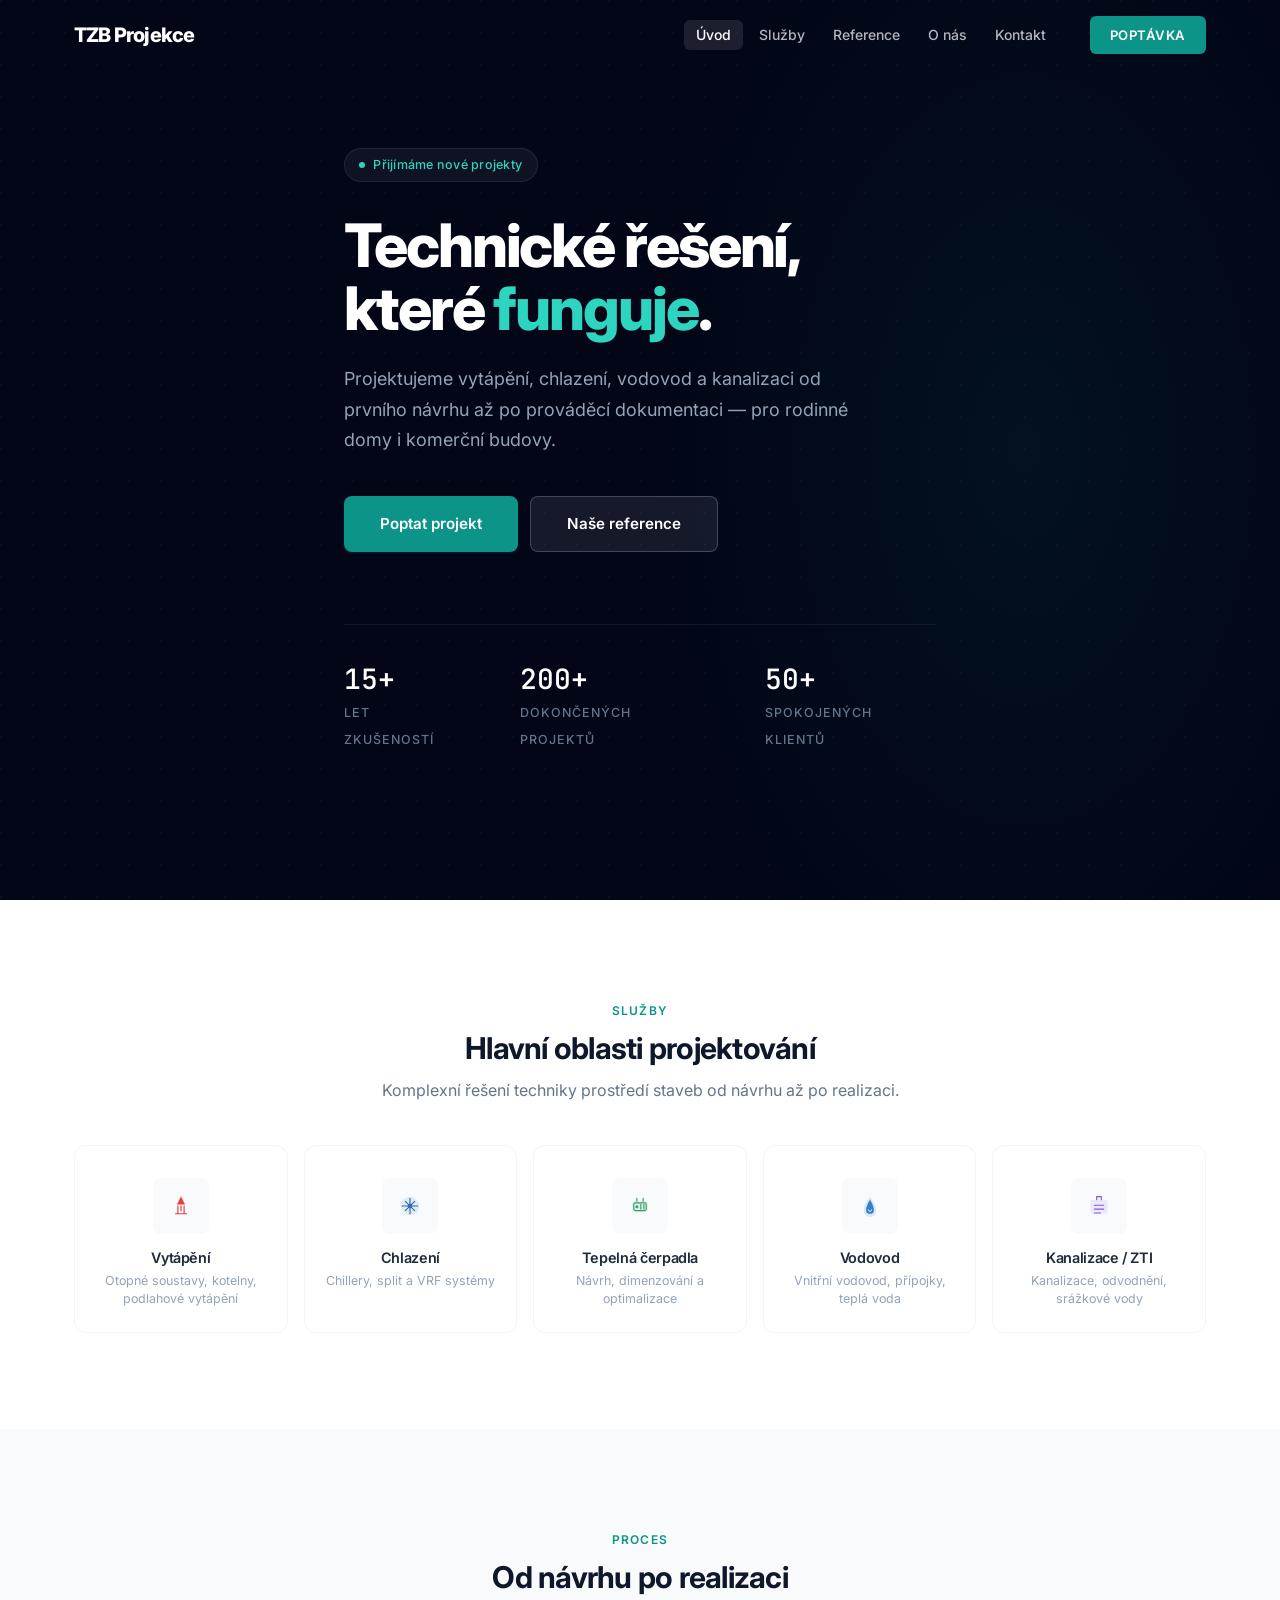
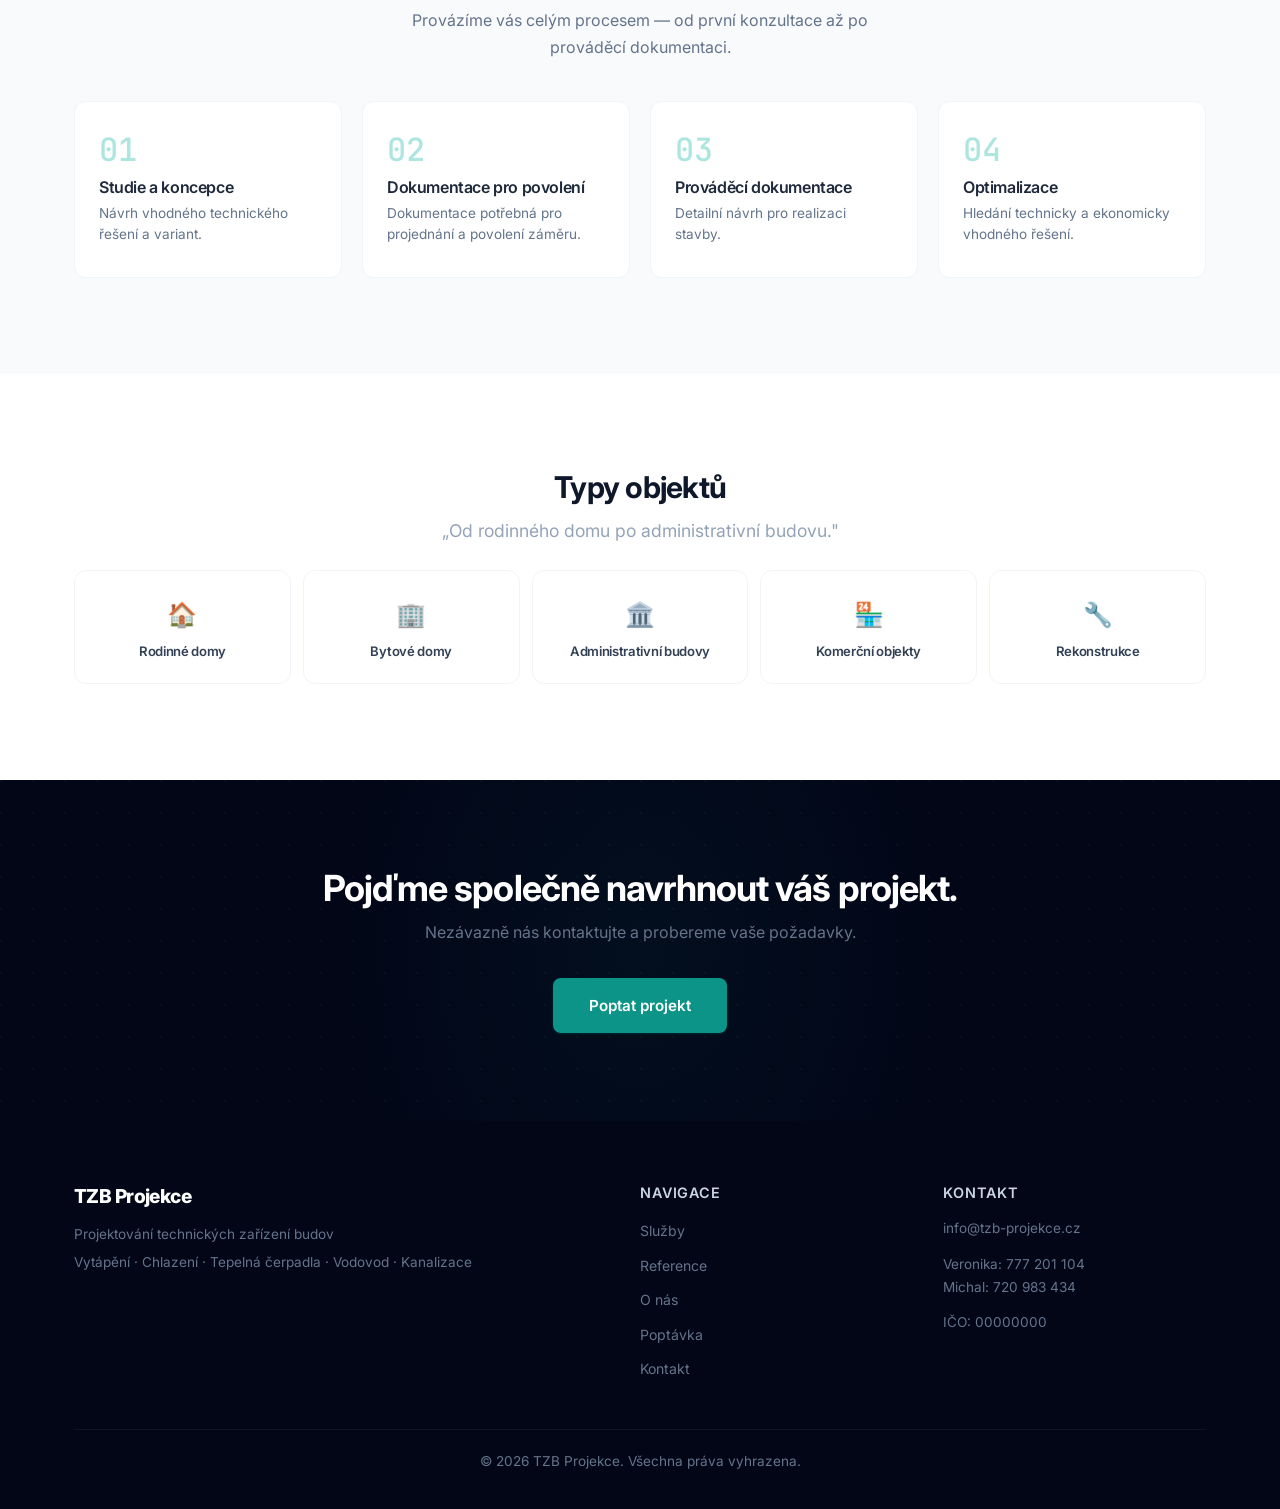
==== index.html @ 6dae0c7b "Initial commit for TZB Web" ====
﻿<!DOCTYPE html>
<html lang="cs">
<head>
    <meta charset="UTF-8">
    <meta name="viewport" content="width=device-width, initial-scale=1.0">
    <title>TZB Projekce — Projektování technických zařízení budov</title>
    <meta name="description" content="Projektujeme vytápění, chlazení, tepelná čerpadla, vodovod a kanalizaci — od prvního návrhu až po prováděcí dokumentaci.">
    <link rel="stylesheet" href="css/style.css">
</head>
<body class="page-home">
    <!-- Header -->
    <header class="header">
        <div class="container header-inner">
            <a href="index.html" class="logo">TZB Projekce</a>
            <button class="mobile-menu-toggle" aria-label="Otevřít menu">
                <span class="hamburger"></span>
            </button>
            <nav class="main-nav">
                <ul class="nav-list">
                    <li><a href="index.html" class="active">Úvod</a></li>
                    <li><a href="sluzby.html">Služby</a></li>
                    <li><a href="reference.html">Reference</a></li>
                    <li><a href="o-nas.html">O nás</a></li>
                    <li><a href="kontakt.html">Kontakt</a></li>
                </ul>
                <a href="poptavka.html" class="btn-cta-nav">POPTÁVKA</a>
            </nav>
        </div>
    </header>

    <main>
        <!-- Hero -->
        <section class="hero">
            <div class="hero-pattern"></div>
            <div class="container hero-content" data-animate="fade-up">
                <div class="hero-label"><span></span> Přijímáme nové projekty</div>
                <h1 class="hero-title">Technické řešení,<br>které <em>funguje</em>.</h1>
                <p class="hero-subtitle">Projektujeme vytápění, chlazení, vodovod a kanalizaci od prvního návrhu až po prováděcí dokumentaci — pro rodinné domy i komerční budovy.</p>
                <div class="hero-actions">
                    <a href="poptavka.html" class="btn btn-primary btn-large">Poptat projekt</a>
                    <a href="reference.html" class="btn btn-secondary btn-large">Naše reference</a>
                </div>
                <div class="hero-stats">
                    <div class="hero-stat-item">
                        <span class="hero-stat-number">15+</span>
                        <span class="hero-stat-label">Let zkušeností</span>
                    </div>
                    <div class="hero-stat-item">
                        <span class="hero-stat-number">200+</span>
                        <span class="hero-stat-label">Dokončených projektů</span>
                    </div>
                    <div class="hero-stat-item">
                        <span class="hero-stat-number">50+</span>
                        <span class="hero-stat-label">Spokojených klientů</span>
                    </div>
                </div>
            </div>
        </section>

        <!-- Služby -->
        <section class="section">
            <div class="container">
                <div class="text-center" data-animate="fade-up">
                    <span class="section-eyebrow">Služby</span>
                    <h2 class="section-title">Hlavní oblasti projektování</h2>
                    <p class="section-subtitle">Komplexní řešení techniky prostředí staveb od návrhu až po realizaci.</p>
                </div>
                <div class="services-grid" data-animate="fade-up">
                    <div class="service-card">
                        <div class="service-icon">
                            <svg viewBox="0 0 36 36" fill="none"><path d="M18 4L12 16h12L18 4z" fill="#e53e3e" opacity="0.2"/><path d="M18 6l-5 10h10L18 6z" fill="#e53e3e"/><path d="M14 18v10M22 18v10M11 28h14" stroke="#e53e3e" stroke-width="1.5" stroke-linecap="round"/><path d="M18 18v6" stroke="#e53e3e" stroke-width="1.5" stroke-linecap="round"/></svg>
                        </div>
                        <h3 class="service-title">Vytápění</h3>
                        <p class="service-desc">Otopné soustavy, kotelny, podlahové vytápění</p>
                    </div>
                    <div class="service-card">
                        <div class="service-icon">
                            <svg viewBox="0 0 36 36" fill="none"><circle cx="18" cy="18" r="12" fill="#2b6cb0" opacity="0.1"/><path d="M18 8v20M8 18h20M12 12l12 12M24 12L12 24" stroke="#2b6cb0" stroke-width="1.5" stroke-linecap="round"/><circle cx="18" cy="18" r="3" fill="#2b6cb0"/></svg>
                        </div>
                        <h3 class="service-title">Chlazení</h3>
                        <p class="service-desc">Chillery, split a VRF systémy</p>
                    </div>
                    <div class="service-card">
                        <div class="service-icon">
                            <svg viewBox="0 0 36 36" fill="none"><rect x="8" y="12" width="20" height="14" rx="3" fill="#38a169" opacity="0.12"/><rect x="10" y="14" width="16" height="10" rx="2" stroke="#38a169" stroke-width="1.5"/><circle cx="14" cy="19" r="2" fill="#38a169"/><path d="M19 16v6M23 16v6" stroke="#38a169" stroke-width="1.5" stroke-linecap="round"/><path d="M14 12V8M22 12V8" stroke="#38a169" stroke-width="1.5" stroke-linecap="round"/></svg>
                        </div>
                        <h3 class="service-title">Tepelná čerpadla</h3>
                        <p class="service-desc">Návrh, dimenzování a optimalizace</p>
                    </div>
                    <div class="service-card">
                        <div class="service-icon">
                            <svg viewBox="0 0 36 36" fill="none"><path d="M18 6c0 0-8 10-8 18a8 8 0 0016 0c0-8-8-18-8-18z" fill="#3182ce" opacity="0.15"/><path d="M18 10c0 0-5 8-5 13a5 5 0 0010 0c0-5-5-13-5-13z" fill="#3182ce"/><path d="M16 23a2 2 0 004 0" stroke="#fff" stroke-width="1" stroke-linecap="round"/></svg>
                        </div>
                        <h3 class="service-title">Vodovod</h3>
                        <p class="service-desc">Vnitřní vodovod, přípojky, teplá voda</p>
                    </div>
                    <div class="service-card">
                        <div class="service-icon">
                            <svg viewBox="0 0 36 36" fill="none"><rect x="7" y="10" width="22" height="18" rx="3" fill="#805ad5" opacity="0.1"/><path d="M12 17h12M12 22h12M12 27h8" stroke="#805ad5" stroke-width="1.5" stroke-linecap="round"/><path d="M15 10V6h6v4" stroke="#805ad5" stroke-width="1.5" stroke-linecap="round" stroke-linejoin="round"/></svg>
                        </div>
                        <h3 class="service-title">Kanalizace / ZTI</h3>
                        <p class="service-desc">Kanalizace, odvodnění, srážkové vody</p>
                    </div>
                </div>
            </div>
        </section>

        <!-- Proces -->
        <section class="section bg-light">
            <div class="container">
                <div class="text-center" data-animate="fade-up">
                    <span class="section-eyebrow">Proces</span>
                    <h2 class="section-title">Od návrhu po realizaci</h2>
                    <p class="section-subtitle">Provázíme vás celým procesem — od první konzultace až po prováděcí dokumentaci.</p>
                </div>
                <div class="process-grid" data-animate="fade-up">
                    <div class="process-step">
                        <div class="step-number">01</div>
                        <h3 class="step-title">Studie a koncepce</h3>
                        <p class="step-desc">Návrh vhodného technického řešení a variant.</p>
                    </div>
                    <div class="process-step">
                        <div class="step-number">02</div>
                        <h3 class="step-title">Dokumentace pro povolení</h3>
                        <p class="step-desc">Dokumentace potřebná pro projednání a povolení záměru.</p>
                    </div>
                    <div class="process-step">
                        <div class="step-number">03</div>
                        <h3 class="step-title">Prováděcí dokumentace</h3>
                        <p class="step-desc">Detailní návrh pro realizaci stavby.</p>
                    </div>
                    <div class="process-step">
                        <div class="step-number">04</div>
                        <h3 class="step-title">Optimalizace</h3>
                        <p class="step-desc">Hledání technicky a ekonomicky vhodného řešení.</p>
                    </div>
                </div>
            </div>
        </section>

        <!-- Typy objektů -->
        <section class="section">
            <div class="container">
                <div class="text-center" data-animate="fade-up">
                    <h2 class="section-title">Typy objektů</h2>
                    <p class="section-quote">„Od rodinného domu po administrativní budovu."</p>
                </div>
                <div class="buildings-grid" data-animate="fade-up">
                    <div class="building-card">
                        <div class="building-icon">🏠</div>
                        <h3 class="building-title">Rodinné domy</h3>
                    </div>
                    <div class="building-card">
                        <div class="building-icon">🏢</div>
                        <h3 class="building-title">Bytové domy</h3>
                    </div>
                    <div class="building-card">
                        <div class="building-icon">🏛️</div>
                        <h3 class="building-title">Administrativní budovy</h3>
                    </div>
                    <div class="building-card">
                        <div class="building-icon">🏪</div>
                        <h3 class="building-title">Komerční objekty</h3>
                    </div>
                    <div class="building-card">
                        <div class="building-icon">🔧</div>
                        <h3 class="building-title">Rekonstrukce</h3>
                    </div>
                </div>
            </div>
        </section>

        <!-- CTA -->
        <section class="cta-banner">
            <div class="container text-center" data-animate="fade-up">
                <h2>Pojďme společně navrhnout váš projekt.</h2>
                <p>Nezávazně nás kontaktujte a probereme vaše požadavky.</p>
                <a href="poptavka.html" class="btn btn-primary btn-large">Poptat projekt</a>
            </div>
        </section>
    </main>

    <!-- Footer -->
    <footer class="footer">
        <div class="container">
            <div class="footer-grid">
                <div class="footer-col">
                    <h3 class="footer-logo">TZB Projekce</h3>
                    <p class="footer-desc">Projektování technických zařízení budov</p>
                    <p class="footer-services">Vytápění · Chlazení · Tepelná čerpadla · Vodovod · Kanalizace</p>
                </div>
                <div class="footer-col">
                    <h4>Navigace</h4>
                    <ul>
                        <li><a href="sluzby.html">Služby</a></li>
                        <li><a href="reference.html">Reference</a></li>
                        <li><a href="o-nas.html">O nás</a></li>
                        <li><a href="poptavka.html">Poptávka</a></li>
                        <li><a href="kontakt.html">Kontakt</a></li>
                    </ul>
                </div>
                <div class="footer-col">
                    <h4>Kontakt</h4>
                    <p>info@tzb-projekce.cz</p>
                    <p>Veronika: 777 201 104<br>Michal: 720 983 434</p>
                    <p>IČO: 00000000</p>
                </div>
            </div>
            <div class="footer-bottom">
                <p>&copy; 2026 TZB Projekce. Všechna práva vyhrazena.</p>
            </div>
        </div>
    </footer>

    <script src="js/main.js"></script>
</body>
</html>
---- css/style.css ----
@import url('https://fonts.googleapis.com/css2?family=Inter:wght@300;400;500;600;700;800;900&family=JetBrains+Mono:wght@500&display=swap');

/* ==========================================================================
   Design Tokens
   ========================================================================== */
:root {
  --slate-950: #020617;
  --slate-900: #0f172a;
  --slate-800: #1e293b;
  --slate-700: #334155;
  --slate-600: #475569;
  --slate-500: #64748b;
  --slate-400: #94a3b8;
  --slate-300: #cbd5e1;
  --slate-200: #e2e8f0;
  --slate-100: #f1f5f9;
  --slate-50: #f8fafc;
  --teal-600: #0d9488;
  --teal-500: #14b8a6;
  --teal-400: #2dd4bf;
  --teal-50: #f0fdfa;
  --amber-500: #f59e0b;
  --red-500: #ef4444;
  --white: #ffffff;
  --font: 'Inter', system-ui, sans-serif;
  --mono: 'JetBrains Mono', monospace;
  --shadow-xs: 0 1px 2px rgba(0,0,0,0.05);
  --shadow-sm: 0 1px 3px rgba(0,0,0,0.07), 0 1px 2px rgba(0,0,0,0.04);
  --shadow-md: 0 4px 6px -1px rgba(0,0,0,0.06), 0 2px 4px -2px rgba(0,0,0,0.04);
  --shadow-lg: 0 10px 15px -3px rgba(0,0,0,0.06), 0 4px 6px -4px rgba(0,0,0,0.03);
  --shadow-xl: 0 20px 25px -5px rgba(0,0,0,0.07), 0 8px 10px -6px rgba(0,0,0,0.03);
  --radius: 12px;
  --radius-sm: 8px;
  --radius-xs: 6px;
  --ease: cubic-bezier(0.4, 0, 0.2, 1);
}

/* ==========================================================================
   Reset
   ========================================================================== */
*, *::before, *::after { box-sizing: border-box; margin: 0; padding: 0; }
html { scroll-behavior: smooth; }
body {
  font-family: var(--font);
  color: var(--slate-700);
  background: var(--white);
  line-height: 1.7;
  overflow-x: hidden;
  -webkit-font-smoothing: antialiased;
}
a { text-decoration: none; color: var(--teal-600); transition: color 0.2s var(--ease); }
a:hover { color: var(--teal-500); }
ul { list-style: none; }
img { max-width: 100%; display: block; }
h1, h2, h3, h4 {
  color: var(--slate-900);
  line-height: 1.15;
  margin-bottom: 0.75rem;
  font-weight: 700;
  letter-spacing: -0.025em;
}
h1 { font-size: 3rem; font-weight: 800; }
h2 { font-size: 1.875rem; }
h3 { font-size: 1.25rem; }
p { margin-bottom: 0.75rem; }
.text-center { text-align: center; }

/* ==========================================================================
   Layout
   ========================================================================== */
.container { max-width: 1180px; margin: 0 auto; padding: 0 1.5rem; }
.section { padding: 6rem 0; }
.bg-light { background: var(--slate-50); }

/* ==========================================================================
   Header
   ========================================================================== */
.header {
  position: fixed;
  top: 0; width: 100%;
  padding: 1rem 0;
  z-index: 1000;
  transition: all 0.35s var(--ease);
}
body.page-home .header { background: transparent; }
body:not(.page-home) .header {
  background: var(--white);
  border-bottom: 1px solid var(--slate-100);
}
.header.scrolled {
  background: rgba(255,255,255,0.92);
  backdrop-filter: blur(16px);
  -webkit-backdrop-filter: blur(16px);
  border-bottom: 1px solid var(--slate-100);
  padding: 0.6rem 0;
}
.header-inner {
  display: flex;
  justify-content: space-between;
  align-items: center;
}
.logo {
  font-size: 1.25rem;
  font-weight: 800;
  letter-spacing: -0.04em;
  z-index: 1001;
}
body.page-home .logo { color: var(--white); }
body:not(.page-home) .logo { color: var(--slate-900); }
.header.scrolled .logo { color: var(--slate-900); }

.main-nav { display: flex; align-items: center; gap: 2rem; }
.nav-list { display: flex; align-items: center; gap: 0.25rem; }
.nav-list a {
  font-weight: 500;
  font-size: 0.875rem;
  padding: 0.4rem 0.75rem;
  border-radius: var(--radius-xs);
  transition: all 0.2s var(--ease);
}
body.page-home .nav-list a { color: rgba(255,255,255,0.7); }
body.page-home .nav-list a:hover,
body.page-home .nav-list a.active { color: #fff; background: rgba(255,255,255,0.1); }
body:not(.page-home) .nav-list a { color: var(--slate-500); }
body:not(.page-home) .nav-list a:hover { color: var(--slate-900); background: var(--slate-50); }
body:not(.page-home) .nav-list a.active { color: var(--teal-600); background: var(--teal-50); }
.header.scrolled .nav-list a { color: var(--slate-500); }
.header.scrolled .nav-list a:hover { color: var(--slate-900); background: var(--slate-50); }
.header.scrolled .nav-list a.active { color: var(--teal-600); background: var(--teal-50); }

.btn-cta-nav {
  background: var(--teal-600);
  color: #fff !important;
  padding: 0.5rem 1.25rem;
  border-radius: var(--radius-xs);
  font-weight: 600;
  font-size: 0.82rem;
  letter-spacing: 0.04em;
  transition: all 0.2s var(--ease);
}
.btn-cta-nav:hover {
  background: var(--teal-500);
  color: #fff !important;
  transform: translateY(-1px);
  box-shadow: 0 4px 12px rgba(13, 148, 136, 0.3);
}

/* Mobile */
.mobile-menu-toggle {
  display: none;
  background: none; border: none;
  cursor: pointer; padding: 0.5rem;
  z-index: 1001;
}
.hamburger {
  display: block; width: 20px; height: 2px;
  background: var(--slate-900); position: relative;
  border-radius: 1px; transition: all 0.3s;
}
body.page-home .hamburger,
body.page-home .hamburger::before,
body.page-home .hamburger::after { background: #fff; }
.header.scrolled .hamburger,
.header.scrolled .hamburger::before,
.header.scrolled .hamburger::after { background: var(--slate-900); }
.hamburger::before, .hamburger::after {
  content: ''; display: block;
  width: 20px; height: 2px;
  background: var(--slate-900);
  position: absolute; border-radius: 1px;
  transition: all 0.3s;
}
.hamburger::before { top: -6px; }
.hamburger::after { top: 6px; }

@media (max-width: 768px) {
  .mobile-menu-toggle { display: block; }
  .main-nav {
    position: fixed; top: 0; right: -100%;
    width: 100%; height: 100vh;
    background: var(--white);
    flex-direction: column;
    justify-content: center; align-items: center;
    gap: 0.5rem;
    transition: right 0.4s var(--ease);
    z-index: 1000;
  }
  .main-nav.active { right: 0; }
  .nav-list { flex-direction: column; gap: 0.25rem; }
  .nav-list a { color: var(--slate-700) !important; font-size: 1.1rem; padding: 0.75rem 1.5rem; }
  .nav-list a:hover { background: var(--slate-50) !important; }
}

/* ==========================================================================
   Buttons
   ========================================================================== */
.btn {
  display: inline-flex; align-items: center; justify-content: center;
  padding: 0.75rem 1.75rem;
  font-weight: 600; font-size: 0.9rem;
  border-radius: var(--radius-sm);
  border: none; cursor: pointer;
  font-family: var(--font);
  transition: all 0.25s var(--ease);
  gap: 0.5rem;
}
.btn-primary {
  background: var(--teal-600); color: #fff;
  box-shadow: 0 1px 3px rgba(13, 148, 136, 0.2);
}
.btn-primary:hover {
  background: var(--teal-500); color: #fff;
  transform: translateY(-2px);
  box-shadow: 0 6px 20px rgba(13, 148, 136, 0.25);
}
.btn-secondary {
  background: rgba(255,255,255,0.08); color: #fff;
  border: 1px solid rgba(255,255,255,0.2);
}
.btn-secondary:hover {
  background: rgba(255,255,255,0.15);
  border-color: rgba(255,255,255,0.35);
}
.btn-outline {
  background: transparent; color: var(--teal-600);
  border: 1.5px solid var(--slate-200);
}
.btn-outline:hover {
  border-color: var(--teal-600); background: var(--teal-50);
}
.btn-large { padding: 0.9rem 2.25rem; font-size: 0.95rem; }

/* ==========================================================================
   Hero
   ========================================================================== */
.hero {
  min-height: 100vh;
  display: flex; align-items: center;
  position: relative;
  background: var(--slate-950);
  overflow: hidden;
}
.hero-pattern {
  position: absolute; inset: 0;
  background-image:
    radial-gradient(circle at 1px 1px, rgba(255,255,255,0.03) 1px, transparent 0);
  background-size: 32px 32px;
}
.hero::after {
  content: '';
  position: absolute;
  right: -10%; top: -20%;
  width: 60vw; height: 140%;
  background: radial-gradient(ellipse, rgba(13, 148, 136, 0.08) 0%, transparent 70%);
  z-index: 1;
}
.hero-content {
  position: relative; z-index: 10;
  max-width: 640px;
}
.hero-label {
  display: inline-flex; align-items: center; gap: 0.5rem;
  background: rgba(255,255,255,0.05);
  border: 1px solid rgba(255,255,255,0.08);
  padding: 0.35rem 0.9rem;
  border-radius: 50px;
  font-size: 0.78rem; font-weight: 500;
  color: var(--teal-400);
  margin-bottom: 2rem;
  letter-spacing: 0.02em;
}
.hero-label span {
  width: 6px; height: 6px;
  background: var(--teal-400);
  border-radius: 50%;
  animation: pulse 2s ease-in-out infinite;
}
@keyframes pulse {
  0%, 100% { opacity: 1; transform: scale(1); }
  50% { opacity: 0.4; transform: scale(0.8); }
}
.hero-title {
  color: var(--white);
  font-size: 3.75rem; font-weight: 800;
  line-height: 1.05; margin-bottom: 1.5rem;
  letter-spacing: -0.035em;
}
.hero-title em {
  font-style: normal;
  color: var(--teal-400);
}
.hero-subtitle {
  color: var(--slate-400);
  font-size: 1.125rem;
  margin-bottom: 2.5rem;
  line-height: 1.7;
  max-width: 520px;
}
.hero-actions { display: flex; gap: 0.75rem; flex-wrap: wrap; }
.hero-stats {
  display: flex; gap: 3.5rem;
  margin-top: 4.5rem;
  padding-top: 2.5rem;
  border-top: 1px solid rgba(255,255,255,0.06);
}
.hero-stat-number {
  display: block;
  font-family: var(--mono);
  font-size: 1.75rem; font-weight: 500;
  color: var(--white);
  line-height: 1; margin-bottom: 0.3rem;
}
.hero-stat-label {
  font-size: 0.78rem;
  color: var(--slate-500);
  font-weight: 500;
  text-transform: uppercase;
  letter-spacing: 0.08em;
}

@media (max-width: 768px) {
  .hero { min-height: 90vh; padding: 7rem 0 4rem; }
  .hero-title { font-size: 2.5rem; }
  .hero-subtitle { font-size: 1rem; }
  .hero-stats { gap: 2rem; flex-wrap: wrap; }
}

/* ==========================================================================
   Page Hero — inner pages
   ========================================================================== */
.page-hero {
  background: var(--slate-950);
  padding: 9rem 0 4.5rem;
  text-align: left;
  position: relative;
  overflow: hidden;
}
.page-hero::before {
  content: '';
  position: absolute; inset: 0;
  background-image:
    radial-gradient(circle at 1px 1px, rgba(255,255,255,0.03) 1px, transparent 0);
  background-size: 32px 32px;
}
.page-hero::after {
  content: '';
  position: absolute;
  right: -5%; top: -30%;
  width: 50vw; height: 160%;
  background: radial-gradient(ellipse, rgba(13, 148, 136, 0.06) 0%, transparent 70%);
}
.page-hero h1 {
  color: var(--white);
  font-size: 2.75rem;
  margin-bottom: 0.5rem;
  position: relative;
}
.page-hero .subtitle {
  color: var(--slate-500);
  font-size: 1.05rem;
  margin-bottom: 0;
  position: relative;
}

/* ==========================================================================
   Section Titles
   ========================================================================== */
.section-title {
  font-size: 1.875rem;
  margin-bottom: 0.75rem;
  letter-spacing: -0.025em;
}
.section-subtitle {
  color: var(--slate-500);
  font-size: 1rem;
  max-width: 520px;
  line-height: 1.7;
  margin-bottom: 2.5rem;
}
.text-center .section-subtitle {
  margin-left: auto; margin-right: auto;
}
.section-eyebrow {
  display: inline-block;
  font-size: 0.75rem;
  font-weight: 600;
  text-transform: uppercase;
  letter-spacing: 0.1em;
  color: var(--teal-600);
  margin-bottom: 0.6rem;
}
.section-quote {
  font-size: 1.1rem;
  color: var(--slate-400);
  margin-bottom: 1.5rem;
}

/* ==========================================================================
   Service Cards — Homepage
   ========================================================================== */
.services-grid {
  display: grid;
  grid-template-columns: repeat(5, 1fr);
  gap: 1rem;
}
.service-card {
  background: var(--white);
  border-radius: var(--radius);
  padding: 2rem 1.25rem 1.5rem;
  text-align: center;
  border: 1px solid var(--slate-100);
  transition: all 0.3s var(--ease);
  position: relative;
}
.service-card:hover {
  transform: translateY(-4px);
  box-shadow: var(--shadow-xl);
  border-color: var(--slate-200);
}
.service-icon {
  width: 56px; height: 56px;
  margin: 0 auto 1rem;
  background: var(--slate-50);
  border-radius: var(--radius-sm);
  display: flex; align-items: center; justify-content: center;
  transition: all 0.3s var(--ease);
}
.service-card:hover .service-icon { background: var(--teal-50); }
.service-icon svg { width: 28px; height: 28px; }
.service-title {
  font-size: 0.9rem; font-weight: 600;
  margin-bottom: 0.35rem; color: var(--slate-800);
}
.service-desc {
  font-size: 0.78rem; color: var(--slate-400);
  margin-bottom: 0; line-height: 1.45;
}

@media (max-width: 900px) { .services-grid { grid-template-columns: repeat(3, 1fr); } }
@media (max-width: 560px) { .services-grid { grid-template-columns: repeat(2, 1fr); } }

/* ==========================================================================
   Service Detail — Services page
   ========================================================================== */
.services-grid-detail {
  display: grid;
  grid-template-columns: repeat(auto-fit, minmax(340px, 1fr));
  gap: 1.25rem;
}
.service-card-detail {
  background: var(--white);
  border-radius: var(--radius);
  padding: 2rem;
  border: 1px solid var(--slate-100);
  transition: all 0.3s var(--ease);
}
.service-card-detail:hover {
  box-shadow: var(--shadow-lg);
  border-color: var(--slate-200);
}
.service-card-detail h2 {
  font-size: 1.15rem;
  margin-bottom: 1.25rem;
  display: flex; align-items: center; gap: 0.6rem;
}
.service-card-detail h2::before {
  content: '';
  width: 4px; height: 20px;
  background: var(--teal-500);
  border-radius: 2px;
  flex-shrink: 0;
}
.service-card-detail ul { padding: 0; }
.service-card-detail li {
  padding: 0.35rem 0 0.35rem 1.4rem;
  position: relative;
  color: var(--slate-600);
  font-size: 0.9rem;
}
.service-card-detail li::before {
  content: '';
  position: absolute;
  left: 0; top: 0.72rem;
  width: 5px; height: 5px;
  border-radius: 50%;
  background: var(--teal-500);
  opacity: 0.5;
}

/* ==========================================================================
   Process Steps
   ========================================================================== */
.process-grid {
  display: grid;
  grid-template-columns: repeat(4, 1fr);
  gap: 1.25rem;
}
.process-step {
  padding: 2rem 1.5rem;
  background: var(--white);
  border-radius: var(--radius);
  border: 1px solid var(--slate-100);
  transition: all 0.3s var(--ease);
}
.process-step:hover {
  box-shadow: var(--shadow-lg);
  border-color: var(--slate-200);
}
.step-number {
  font-family: var(--mono);
  font-size: 2rem; font-weight: 500;
  color: var(--teal-500);
  opacity: 0.35;
  line-height: 1; margin-bottom: 0.75rem;
}
.step-title {
  font-size: 1rem; font-weight: 600;
  margin-bottom: 0.4rem; color: var(--slate-800);
}
.step-desc {
  color: var(--slate-500); font-size: 0.85rem;
  margin-bottom: 0; line-height: 1.55;
}
@media (max-width: 900px) { .process-grid { grid-template-columns: repeat(2, 1fr); } }
@media (max-width: 480px) { .process-grid { grid-template-columns: 1fr; } }

/* ==========================================================================
   Building Types
   ========================================================================== */
.buildings-grid {
  display: grid;
  grid-template-columns: repeat(5, 1fr);
  gap: 0.75rem;
  margin-top: 1.5rem;
}
.building-card {
  background: var(--white);
  border: 1px solid var(--slate-100);
  border-radius: var(--radius);
  padding: 1.5rem 0.75rem;
  text-align: center;
  transition: all 0.25s var(--ease);
}
.building-card:hover {
  border-color: var(--teal-500);
  background: var(--teal-50);
}
.building-icon { font-size: 1.5rem; margin-bottom: 0.5rem; }
.building-title {
  font-size: 0.82rem; font-weight: 600;
  margin: 0; color: var(--slate-700);
}
@media (max-width: 768px) { .buildings-grid { grid-template-columns: repeat(3, 1fr); } }
@media (max-width: 480px) { .buildings-grid { grid-template-columns: repeat(2, 1fr); } }

/* ==========================================================================
   Audience Cards
   ========================================================================== */
.audience-grid {
  display: grid;
  grid-template-columns: repeat(auto-fit, minmax(260px, 1fr));
  gap: 1.25rem;
}
.audience-card {
  background: var(--white);
  padding: 1.75rem;
  border-radius: var(--radius);
  border: 1px solid var(--slate-100);
  border-left: 3px solid var(--teal-500);
  transition: all 0.25s var(--ease);
}
.audience-card:hover { box-shadow: var(--shadow-lg); }
.audience-card h3 { margin-bottom: 0.35rem; font-size: 1.05rem; }
.audience-card p { color: var(--slate-500); margin-bottom: 0; font-size: 0.9rem; }

/* ==========================================================================
   CTA Banner
   ========================================================================== */
.cta-banner {
  background: var(--slate-950);
  padding: 5.5rem 0;
  text-align: center;
  position: relative;
  overflow: hidden;
}
.cta-banner::before {
  content: '';
  position: absolute; inset: 0;
  background-image:
    radial-gradient(circle at 1px 1px, rgba(255,255,255,0.03) 1px, transparent 0);
  background-size: 32px 32px;
}
.cta-banner::after {
  content: '';
  position: absolute;
  left: 50%; top: 50%;
  transform: translate(-50%, -50%);
  width: 60vw; height: 300%;
  background: radial-gradient(ellipse, rgba(13, 148, 136, 0.06) 0%, transparent 60%);
}
.cta-banner .container { position: relative; z-index: 1; }
.cta-banner h2 {
  color: var(--white);
  font-size: 2.25rem;
  margin-bottom: 0.6rem;
  letter-spacing: -0.025em;
}
.cta-banner p {
  color: var(--slate-500);
  font-size: 1rem;
  margin-bottom: 2rem;
}

/* ==========================================================================
   Reference Cards
   ========================================================================== */
.filter-controls {
  display: flex; justify-content: center;
  flex-wrap: wrap; gap: 0.4rem;
  margin-bottom: 2.5rem;
}
.filter-btn {
  background: var(--white);
  border: 1px solid var(--slate-200);
  padding: 0.45rem 1.1rem;
  border-radius: 50px;
  cursor: pointer;
  font-family: var(--font);
  font-size: 0.82rem; font-weight: 500;
  transition: all 0.2s var(--ease);
  color: var(--slate-500);
}
.filter-btn:hover { border-color: var(--teal-500); color: var(--teal-600); }
.filter-btn.active {
  background: var(--slate-900); color: #fff;
  border-color: var(--slate-900);
}
.reference-grid {
  display: grid;
  grid-template-columns: repeat(auto-fill, minmax(360px, 1fr));
  gap: 1.25rem;
}
.reference-card {
  background: var(--white);
  border-radius: var(--radius);
  overflow: hidden;
  border: 1px solid var(--slate-100);
  transition: all 0.3s var(--ease);
}
.reference-card:hover {
  transform: translateY(-4px);
  box-shadow: var(--shadow-xl);
  border-color: var(--slate-200);
}
.card-img-placeholder { height: 180px; position: relative; }
.card-img-placeholder::after {
  content: '';
  position: absolute; inset: 0;
  background: repeating-linear-gradient(
    45deg,
    transparent,
    transparent 10px,
    rgba(255,255,255,0.03) 10px,
    rgba(255,255,255,0.03) 20px
  );
}
.card-content { padding: 1.5rem; }
.card-content h3 { font-size: 1.1rem; margin-bottom: 0.5rem; }
.card-content .meta { font-size: 0.82rem; color: var(--slate-400); margin-bottom: 0.25rem; }
.card-content .scope {
  display: inline-block;
  font-family: var(--mono);
  font-size: 0.72rem;
  color: var(--teal-600);
  background: var(--teal-50);
  padding: 0.2rem 0.6rem;
  border-radius: 4px;
  margin-bottom: 0.5rem;
}
.card-content .doc-level { font-size: 0.8rem; color: var(--slate-400); margin-bottom: 0.5rem; }
.card-content .desc { font-size: 0.88rem; color: var(--slate-600); margin-bottom: 0; line-height: 1.55; }

@media (max-width: 780px) { .reference-grid { grid-template-columns: 1fr; } }

/* ==========================================================================
   Team
   ========================================================================== */
.team-grid {
  display: grid;
  grid-template-columns: repeat(auto-fit, minmax(250px, 1fr));
  gap: 1.25rem;
}
.team-card {
  background: var(--white);
  border-radius: var(--radius);
  padding: 2rem 1.5rem;
  text-align: center;
  border: 1px solid var(--slate-100);
  transition: all 0.3s var(--ease);
}
.team-card:hover { box-shadow: var(--shadow-lg); border-color: var(--slate-200); }
.avatar {
  width: 72px; height: 72px;
  border-radius: var(--radius-sm);
  margin: 0 auto 1.25rem;
  display: flex; align-items: center; justify-content: center;
  font-size: 1.1rem; font-weight: 700; color: #fff;
}
.team-info h3 { margin-bottom: 0.15rem; font-size: 1.05rem; }
.team-info .position {
  color: var(--teal-600); font-weight: 500;
  font-size: 0.82rem; margin-bottom: 0.75rem;
}
.team-info .description {
  color: var(--slate-500); font-size: 0.85rem;
  margin-bottom: 0; line-height: 1.55;
}

/* ==========================================================================
   Stats
   ========================================================================== */
.stats-grid {
  display: grid;
  grid-template-columns: repeat(3, 1fr);
  gap: 1.5rem; text-align: center;
}
.stat-number {
  display: block;
  font-family: var(--mono);
  font-size: 2.75rem; font-weight: 500;
  color: var(--slate-900);
  line-height: 1; margin-bottom: 0.35rem;
}
.stat-text {
  display: block;
  color: var(--slate-400);
  font-size: 0.88rem; font-weight: 500;
  text-transform: uppercase;
  letter-spacing: 0.06em;
}
@media (max-width: 560px) { .stats-grid { grid-template-columns: 1fr; } }

/* ==========================================================================
   Values
   ========================================================================== */
.values-grid {
  display: grid;
  grid-template-columns: repeat(auto-fit, minmax(260px, 1fr));
  gap: 1.25rem;
}
.value-card {
  background: var(--white);
  border-radius: var(--radius);
  padding: 1.75rem;
  border: 1px solid var(--slate-100);
  transition: all 0.3s var(--ease);
}
.value-card:hover { box-shadow: var(--shadow-lg); border-color: var(--slate-200); }
.value-card h3 {
  margin-bottom: 0.5rem; font-size: 1.05rem;
  display: flex; align-items: center; gap: 0.5rem;
}
.value-card h3::before {
  content: '';
  width: 8px; height: 8px;
  background: var(--teal-500);
  border-radius: 2px;
  flex-shrink: 0;
}
.value-card p { color: var(--slate-500); margin-bottom: 0; font-size: 0.9rem; }

/* ==========================================================================
   Forms
   ========================================================================== */
.form-wrapper {
  max-width: 720px; margin: 0 auto;
  background: var(--white);
  padding: 2.5rem;
  border-radius: var(--radius);
  border: 1px solid var(--slate-100);
  box-shadow: var(--shadow-sm);
}
.form-row {
  display: grid;
  grid-template-columns: 1fr 1fr;
  gap: 1rem;
}
@media (max-width: 560px) { .form-row { grid-template-columns: 1fr; } }
.form-group { margin-bottom: 1.25rem; }
.form-label {
  display: block;
  margin-bottom: 0.35rem;
  font-weight: 500;
  font-size: 0.85rem;
  color: var(--slate-700);
}
.form-control {
  width: 100%;
  padding: 0.65rem 0.85rem;
  border: 1.5px solid var(--slate-200);
  border-radius: var(--radius-xs);
  font-family: var(--font);
  font-size: 0.9rem;
  transition: all 0.2s var(--ease);
  background: var(--white);
  color: var(--slate-800);
}
.form-control::placeholder { color: var(--slate-300); }
.form-control:focus {
  outline: none;
  border-color: var(--teal-500);
  box-shadow: 0 0 0 3px rgba(13, 148, 136, 0.08);
}
textarea.form-control { resize: vertical; min-height: 110px; }
input[type="file"].form-control { padding: 0.5rem 0.7rem; }
.form-hint {
  display: block; font-size: 0.75rem;
  color: var(--slate-400); margin-top: 0.3rem;
}
.checkbox-group {
  display: flex; flex-wrap: wrap;
  gap: 0.6rem 1.25rem; margin-top: 0.4rem;
}
.checkbox-group label {
  font-weight: 400; display: flex;
  align-items: center; gap: 0.4rem;
  cursor: pointer; font-size: 0.88rem;
  color: var(--slate-600);
}
.checkbox-group input[type="checkbox"] { width: auto; accent-color: var(--teal-600); }
.form-control.invalid { border-color: var(--red-500); }
.form-note {
  margin-top: 2rem; text-align: center;
  color: var(--slate-400); font-size: 0.9rem;
  padding: 1rem 1.5rem;
  background: var(--slate-50);
  border-radius: var(--radius-sm);
  border: 1px dashed var(--slate-200);
}

/* ==========================================================================
   Contact
   ========================================================================== */
.contact-layout {
  display: grid;
  grid-template-columns: 1fr 1.2fr;
  gap: 2rem; margin-bottom: 2.5rem;
}
@media (max-width: 768px) { .contact-layout { grid-template-columns: 1fr; } }
.contact-info-box {
  background: var(--slate-50);
  padding: 2rem;
  border-radius: var(--radius);
  border: 1px solid var(--slate-100);
}
.contact-info-box h2 { font-size: 1.15rem; margin-bottom: 1.5rem; }
.contact-item {
  display: flex; align-items: flex-start;
  gap: 0.85rem; margin-bottom: 1.5rem;
}
.contact-item:last-child { margin-bottom: 0; }
.contact-item svg { flex-shrink: 0; margin-top: 2px; }
.contact-item strong {
  display: block; font-size: 0.72rem;
  color: var(--slate-400); text-transform: uppercase;
  letter-spacing: 0.08em; font-weight: 600;
  margin-bottom: 0.1rem;
}
.contact-item a, .contact-item span { font-size: 0.92rem; color: var(--slate-700); font-weight: 500; }
.contact-item a:hover { color: var(--teal-600); }
.contact-form-box {
  background: var(--white);
  padding: 2rem;
  border-radius: var(--radius);
  border: 1px solid var(--slate-100);
  box-shadow: var(--shadow-sm);
}
.contact-form-box h2 { font-size: 1.15rem; margin-bottom: 1.25rem; }
.map-section {
  margin-top: 0.5rem;
  border-radius: var(--radius);
  overflow: hidden;
  border: 1px solid var(--slate-100);
}

/* ==========================================================================
   Footer
   ========================================================================== */
.footer {
  background: var(--slate-950);
  color: var(--slate-500);
  padding: 4rem 0 1.5rem;
}
.footer h3, .footer h4 {
  color: var(--slate-300);
  margin-bottom: 1rem;
  font-size: 0.9rem; font-weight: 600;
  text-transform: uppercase;
  letter-spacing: 0.06em;
}
.footer-logo {
  font-size: 1.2rem !important; font-weight: 800 !important;
  letter-spacing: -0.03em !important;
  text-transform: none !important;
  color: var(--white) !important;
}
.footer-desc { font-size: 0.85rem; color: var(--slate-500); margin-bottom: 0.3rem; }
.footer-services { font-size: 0.8rem; color: var(--slate-600); }
.footer a { color: var(--slate-500); font-size: 0.88rem; }
.footer a:hover { color: var(--slate-300); }
.footer ul { padding: 0; }
.footer li { margin-bottom: 0.45rem; }
.footer p { color: var(--slate-500); font-size: 0.85rem; }
.footer-grid {
  display: grid;
  grid-template-columns: 2fr 1fr 1fr;
  gap: 2.5rem;
}
@media (max-width: 768px) { .footer-grid { grid-template-columns: 1fr; } }
.footer-bottom {
  margin-top: 2.5rem; padding-top: 1.25rem;
  border-top: 1px solid rgba(255,255,255,0.05);
  text-align: center; font-size: 0.78rem;
  color: var(--slate-600);
}

/* ==========================================================================
   Animations
   ========================================================================== */
[data-animate] {
  opacity: 0;
  transform: translateY(20px);
  transition: opacity 0.7s var(--ease), transform 0.7s var(--ease);
}
[data-animate].visible {
  opacity: 1;
  transform: translateY(0);
}
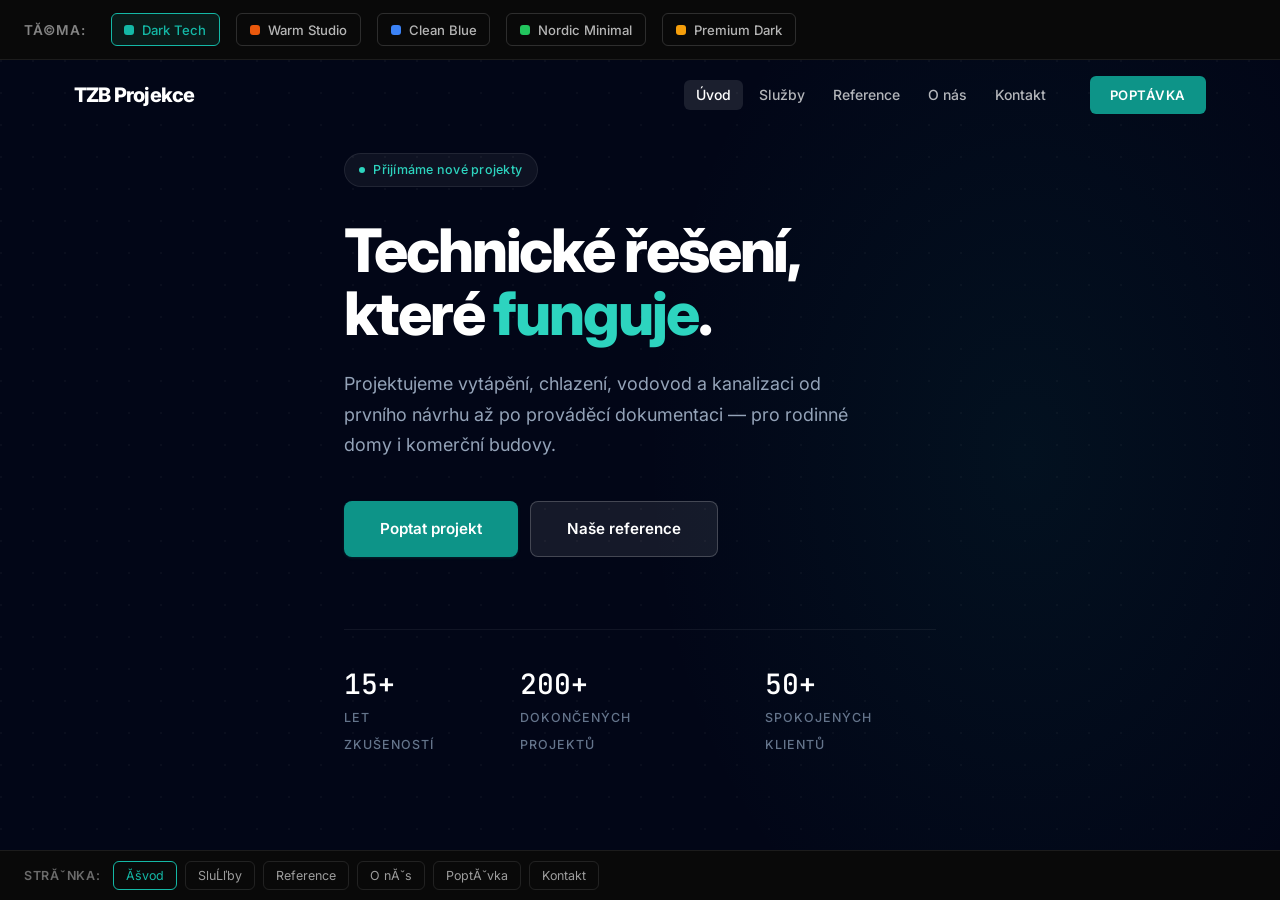
==== commit 9e54a175: "Make theme switcher the main index page" ====
--- a/index.html
+++ b/index.html
@@ -3,215 +3,144 @@
 <head>
     <meta charset="UTF-8">
     <meta name="viewport" content="width=device-width, initial-scale=1.0">
-    <title>TZB Projekce — Projektování technických zařízení budov</title>
-    <meta name="description" content="Projektujeme vytápění, chlazení, tepelná čerpadla, vodovod a kanalizaci — od prvního návrhu až po prováděcí dokumentaci.">
-    <link rel="stylesheet" href="css/style.css">
+    <title>PĹ™ehled designovĂ˝ch variant â€” TZB Projekce</title>
+    <style>
+        @import url('https://fonts.googleapis.com/css2?family=Inter:wght@400;500;600;700&display=swap');
+        * { box-sizing: border-box; margin: 0; padding: 0; }
+        body { font-family: 'Inter', system-ui, sans-serif; background: #0a0a0a; color: #fff; margin: 0; overflow: hidden; }
+        
+        .switcher-bar {
+            position: fixed; top: 0; left: 0; right: 0; height: 60px;
+            background: rgba(10,10,10,0.95);
+            border-bottom: 1px solid rgba(255,255,255,0.08);
+            padding: 0 1.5rem;
+            z-index: 9999;
+            display: flex; align-items: center; gap: 1rem;
+            overflow-x: auto;
+        }
+        .switcher-bar h2 {
+            font-size: 0.85rem; font-weight: 600;
+            color: rgba(255,255,255,0.5);
+            text-transform: uppercase;
+            letter-spacing: 0.08em;
+            margin-right: 0.5rem;
+            white-space: nowrap;
+        }
+        .theme-btn {
+            padding: 0.45rem 0.8rem;
+            border: 1.5px solid rgba(255,255,255,0.15);
+            background: transparent;
+            color: rgba(255,255,255,0.7);
+            border-radius: 6px;
+            cursor: pointer;
+            font-family: inherit;
+            font-size: 0.82rem;
+            font-weight: 500;
+            transition: all 0.2s ease;
+            display: flex; align-items: center; gap: 0.5rem;
+            white-space: nowrap;
+        }
+        .theme-btn:hover { border-color: rgba(255,255,255,0.3); color: #fff; background: rgba(255,255,255,0.05); }
+        .theme-btn.active { border-color: #14b8a6; color: #14b8a6; background: rgba(20, 184, 166, 0.1); }
+        .theme-btn .dot { width: 10px; height: 10px; border-radius: 3px; flex-shrink: 0; }
+        
+        .preview-frame {
+            position: absolute; top: 60px; bottom: 50px; left: 0; right: 0;
+            width: 100%; height: calc(100vh - 110px);
+            border: none;
+            background: #fff;
+        }
+
+        .page-links {
+            position: fixed; bottom: 0; left: 0; right: 0; height: 50px;
+            background: rgba(10,10,10,0.95);
+            border-top: 1px solid rgba(255,255,255,0.08);
+            padding: 0 1.5rem;
+            z-index: 9999;
+            display: flex; align-items: center; gap: 0.5rem;
+            overflow-x: auto;
+        }
+        .page-links span {
+            font-size: 0.78rem; color: rgba(255,255,255,0.4);
+            margin-right: 0.25rem; text-transform: uppercase;
+            letter-spacing: 0.06em; font-weight: 600;
+        }
+        .page-link {
+            padding: 0.35rem 0.75rem;
+            border: 1px solid rgba(255,255,255,0.1);
+            background: transparent; color: rgba(255,255,255,0.6);
+            border-radius: 6px; cursor: pointer;
+            font-family: inherit; font-size: 0.78rem;
+            transition: all 0.2s ease;
+            white-space: nowrap;
+        }
+        .page-link:hover { border-color: rgba(255,255,255,0.25); color: #fff; }
+        .page-link.active { border-color: #14b8a6; color: #14b8a6; }
+    </style>
 </head>
-<body class="page-home">
-    <!-- Header -->
-    <header class="header">
-        <div class="container header-inner">
-            <a href="index.html" class="logo">TZB Projekce</a>
-            <button class="mobile-menu-toggle" aria-label="Otevřít menu">
-                <span class="hamburger"></span>
-            </button>
-            <nav class="main-nav">
-                <ul class="nav-list">
-                    <li><a href="index.html" class="active">Úvod</a></li>
-                    <li><a href="sluzby.html">Služby</a></li>
-                    <li><a href="reference.html">Reference</a></li>
-                    <li><a href="o-nas.html">O nás</a></li>
-                    <li><a href="kontakt.html">Kontakt</a></li>
-                </ul>
-                <a href="poptavka.html" class="btn-cta-nav">POPTÁVKA</a>
-            </nav>
-        </div>
-    </header>
+<body>
+    <div class="switcher-bar">
+        <h2>TĂ©ma:</h2>
+        <button class="theme-btn active" data-theme="theme-dark-tech">
+            <span class="dot" style="background: #14b8a6;"></span> Dark Tech
+        </button>
+        <button class="theme-btn" data-theme="theme-warm-studio">
+            <span class="dot" style="background: #ea580c;"></span> Warm Studio
+        </button>
+        <button class="theme-btn" data-theme="theme-clean-blue">
+            <span class="dot" style="background: #3b82f6;"></span> Clean Blue
+        </button>
+        <button class="theme-btn" data-theme="theme-nordic-minimal">
+            <span class="dot" style="background: #22c55e;"></span> Nordic Minimal
+        </button>
+        <button class="theme-btn" data-theme="theme-premium-dark">
+            <span class="dot" style="background: #f59e0b;"></span> Premium Dark
+        </button>
+    </div>
 
-    <main>
-        <!-- Hero -->
-        <section class="hero">
-            <div class="hero-pattern"></div>
-            <div class="container hero-content" data-animate="fade-up">
-                <div class="hero-label"><span></span> Přijímáme nové projekty</div>
-                <h1 class="hero-title">Technické řešení,<br>které <em>funguje</em>.</h1>
-                <p class="hero-subtitle">Projektujeme vytápění, chlazení, vodovod a kanalizaci od prvního návrhu až po prováděcí dokumentaci — pro rodinné domy i komerční budovy.</p>
-                <div class="hero-actions">
-                    <a href="poptavka.html" class="btn btn-primary btn-large">Poptat projekt</a>
-                    <a href="reference.html" class="btn btn-secondary btn-large">Naše reference</a>
-                </div>
-                <div class="hero-stats">
-                    <div class="hero-stat-item">
-                        <span class="hero-stat-number">15+</span>
-                        <span class="hero-stat-label">Let zkušeností</span>
-                    </div>
-                    <div class="hero-stat-item">
-                        <span class="hero-stat-number">200+</span>
-                        <span class="hero-stat-label">Dokončených projektů</span>
-                    </div>
-                    <div class="hero-stat-item">
-                        <span class="hero-stat-number">50+</span>
-                        <span class="hero-stat-label">Spokojených klientů</span>
-                    </div>
-                </div>
-            </div>
-        </section>
+    <!-- PĹ™ebĂ­rĂˇme tĂ©ma bezpeÄŤnÄ› pĹ™es URL parametry, coĹľ funguje i lokĂˇlnÄ› -->
+    <iframe id="preview" class="preview-frame" src="uvod.html?theme=theme-dark-tech"></iframe>
 
-        <!-- Služby -->
-        <section class="section">
-            <div class="container">
-                <div class="text-center" data-animate="fade-up">
-                    <span class="section-eyebrow">Služby</span>
-                    <h2 class="section-title">Hlavní oblasti projektování</h2>
-                    <p class="section-subtitle">Komplexní řešení techniky prostředí staveb od návrhu až po realizaci.</p>
-                </div>
-                <div class="services-grid" data-animate="fade-up">
-                    <div class="service-card">
-                        <div class="service-icon">
-                            <svg viewBox="0 0 36 36" fill="none"><path d="M18 4L12 16h12L18 4z" fill="#e53e3e" opacity="0.2"/><path d="M18 6l-5 10h10L18 6z" fill="#e53e3e"/><path d="M14 18v10M22 18v10M11 28h14" stroke="#e53e3e" stroke-width="1.5" stroke-linecap="round"/><path d="M18 18v6" stroke="#e53e3e" stroke-width="1.5" stroke-linecap="round"/></svg>
-                        </div>
-                        <h3 class="service-title">Vytápění</h3>
-                        <p class="service-desc">Otopné soustavy, kotelny, podlahové vytápění</p>
-                    </div>
-                    <div class="service-card">
-                        <div class="service-icon">
-                            <svg viewBox="0 0 36 36" fill="none"><circle cx="18" cy="18" r="12" fill="#2b6cb0" opacity="0.1"/><path d="M18 8v20M8 18h20M12 12l12 12M24 12L12 24" stroke="#2b6cb0" stroke-width="1.5" stroke-linecap="round"/><circle cx="18" cy="18" r="3" fill="#2b6cb0"/></svg>
-                        </div>
-                        <h3 class="service-title">Chlazení</h3>
-                        <p class="service-desc">Chillery, split a VRF systémy</p>
-                    </div>
-                    <div class="service-card">
-                        <div class="service-icon">
-                            <svg viewBox="0 0 36 36" fill="none"><rect x="8" y="12" width="20" height="14" rx="3" fill="#38a169" opacity="0.12"/><rect x="10" y="14" width="16" height="10" rx="2" stroke="#38a169" stroke-width="1.5"/><circle cx="14" cy="19" r="2" fill="#38a169"/><path d="M19 16v6M23 16v6" stroke="#38a169" stroke-width="1.5" stroke-linecap="round"/><path d="M14 12V8M22 12V8" stroke="#38a169" stroke-width="1.5" stroke-linecap="round"/></svg>
-                        </div>
-                        <h3 class="service-title">Tepelná čerpadla</h3>
-                        <p class="service-desc">Návrh, dimenzování a optimalizace</p>
-                    </div>
-                    <div class="service-card">
-                        <div class="service-icon">
-                            <svg viewBox="0 0 36 36" fill="none"><path d="M18 6c0 0-8 10-8 18a8 8 0 0016 0c0-8-8-18-8-18z" fill="#3182ce" opacity="0.15"/><path d="M18 10c0 0-5 8-5 13a5 5 0 0010 0c0-5-5-13-5-13z" fill="#3182ce"/><path d="M16 23a2 2 0 004 0" stroke="#fff" stroke-width="1" stroke-linecap="round"/></svg>
-                        </div>
-                        <h3 class="service-title">Vodovod</h3>
-                        <p class="service-desc">Vnitřní vodovod, přípojky, teplá voda</p>
-                    </div>
-                    <div class="service-card">
-                        <div class="service-icon">
-                            <svg viewBox="0 0 36 36" fill="none"><rect x="7" y="10" width="22" height="18" rx="3" fill="#805ad5" opacity="0.1"/><path d="M12 17h12M12 22h12M12 27h8" stroke="#805ad5" stroke-width="1.5" stroke-linecap="round"/><path d="M15 10V6h6v4" stroke="#805ad5" stroke-width="1.5" stroke-linecap="round" stroke-linejoin="round"/></svg>
-                        </div>
-                        <h3 class="service-title">Kanalizace / ZTI</h3>
-                        <p class="service-desc">Kanalizace, odvodnění, srážkové vody</p>
-                    </div>
-                </div>
-            </div>
-        </section>
+    <div class="page-links">
+        <span>StrĂˇnka:</span>
+        <button class="page-link active" data-page="uvod.html">Ăšvod</button>
+        <button class="page-link" data-page="sluzby.html">SluĹľby</button>
+        <button class="page-link" data-page="reference.html">Reference</button>
+        <button class="page-link" data-page="o-nas.html">O nĂˇs</button>
+        <button class="page-link" data-page="poptavka.html">PoptĂˇvka</button>
+        <button class="page-link" data-page="kontakt.html">Kontakt</button>
+    </div>
 
-        <!-- Proces -->
-        <section class="section bg-light">
-            <div class="container">
-                <div class="text-center" data-animate="fade-up">
-                    <span class="section-eyebrow">Proces</span>
-                    <h2 class="section-title">Od návrhu po realizaci</h2>
-                    <p class="section-subtitle">Provázíme vás celým procesem — od první konzultace až po prováděcí dokumentaci.</p>
-                </div>
-                <div class="process-grid" data-animate="fade-up">
-                    <div class="process-step">
-                        <div class="step-number">01</div>
-                        <h3 class="step-title">Studie a koncepce</h3>
-                        <p class="step-desc">Návrh vhodného technického řešení a variant.</p>
-                    </div>
-                    <div class="process-step">
-                        <div class="step-number">02</div>
-                        <h3 class="step-title">Dokumentace pro povolení</h3>
-                        <p class="step-desc">Dokumentace potřebná pro projednání a povolení záměru.</p>
-                    </div>
-                    <div class="process-step">
-                        <div class="step-number">03</div>
-                        <h3 class="step-title">Prováděcí dokumentace</h3>
-                        <p class="step-desc">Detailní návrh pro realizaci stavby.</p>
-                    </div>
-                    <div class="process-step">
-                        <div class="step-number">04</div>
-                        <h3 class="step-title">Optimalizace</h3>
-                        <p class="step-desc">Hledání technicky a ekonomicky vhodného řešení.</p>
-                    </div>
-                </div>
-            </div>
-        </section>
+    <script>
+        let currentTheme = 'theme-dark-tech';
+        let currentPage = 'uvod.html';
 
-        <!-- Typy objektů -->
-        <section class="section">
-            <div class="container">
-                <div class="text-center" data-animate="fade-up">
-                    <h2 class="section-title">Typy objektů</h2>
-                    <p class="section-quote">„Od rodinného domu po administrativní budovu."</p>
-                </div>
-                <div class="buildings-grid" data-animate="fade-up">
-                    <div class="building-card">
-                        <div class="building-icon">🏠</div>
-                        <h3 class="building-title">Rodinné domy</h3>
-                    </div>
-                    <div class="building-card">
-                        <div class="building-icon">🏢</div>
-                        <h3 class="building-title">Bytové domy</h3>
-                    </div>
-                    <div class="building-card">
-                        <div class="building-icon">🏛️</div>
-                        <h3 class="building-title">Administrativní budovy</h3>
-                    </div>
-                    <div class="building-card">
-                        <div class="building-icon">🏪</div>
-                        <h3 class="building-title">Komerční objekty</h3>
-                    </div>
-                    <div class="building-card">
-                        <div class="building-icon">🔧</div>
-                        <h3 class="building-title">Rekonstrukce</h3>
-                    </div>
-                </div>
-            </div>
-        </section>
+        function loadFrame() {
+            const iframe = document.getElementById('preview');
+            // ZmÄ›nĂ­ zdroj iframu s pĹ™edanĂ˝m parametrem tĂ©matu (CORS-bezpeÄŤnĂ© Ĺ™eĹˇenĂ­)
+            iframe.src = currentPage + '?theme=' + currentTheme;
+        }
 
-        <!-- CTA -->
-        <section class="cta-banner">
-            <div class="container text-center" data-animate="fade-up">
-                <h2>Pojďme společně navrhnout váš projekt.</h2>
-                <p>Nezávazně nás kontaktujte a probereme vaše požadavky.</p>
-                <a href="poptavka.html" class="btn btn-primary btn-large">Poptat projekt</a>
-            </div>
-        </section>
-    </main>
+        // TlaÄŤĂ­tka tĂ©mat
+        document.querySelectorAll('.theme-btn').forEach(btn => {
+            btn.addEventListener('click', () => {
+                document.querySelectorAll('.theme-btn').forEach(b => b.classList.remove('active'));
+                btn.classList.add('active');
+                currentTheme = btn.dataset.theme;
+                loadFrame();
+            });
+        });
 
-    <!-- Footer -->
-    <footer class="footer">
-        <div class="container">
-            <div class="footer-grid">
-                <div class="footer-col">
-                    <h3 class="footer-logo">TZB Projekce</h3>
-                    <p class="footer-desc">Projektování technických zařízení budov</p>
-                    <p class="footer-services">Vytápění · Chlazení · Tepelná čerpadla · Vodovod · Kanalizace</p>
-                </div>
-                <div class="footer-col">
-                    <h4>Navigace</h4>
-                    <ul>
-                        <li><a href="sluzby.html">Služby</a></li>
-                        <li><a href="reference.html">Reference</a></li>
-                        <li><a href="o-nas.html">O nás</a></li>
-                        <li><a href="poptavka.html">Poptávka</a></li>
-                        <li><a href="kontakt.html">Kontakt</a></li>
-                    </ul>
-                </div>
-                <div class="footer-col">
-                    <h4>Kontakt</h4>
-                    <p>info@tzb-projekce.cz</p>
-                    <p>Veronika: 777 201 104<br>Michal: 720 983 434</p>
-                    <p>IČO: 00000000</p>
-                </div>
-            </div>
-            <div class="footer-bottom">
-                <p>&copy; 2026 TZB Projekce. Všechna práva vyhrazena.</p>
-            </div>
-        </div>
-    </footer>
+        // TlaÄŤĂ­tka strĂˇnek
+        document.querySelectorAll('.page-link').forEach(btn => {
+            btn.addEventListener('click', () => {
+                document.querySelectorAll('.page-link').forEach(b => b.classList.remove('active'));
+                btn.classList.add('active');
+                currentPage = btn.dataset.page;
+                loadFrame();
+            });
+        });
+    </script>
+</body>
+</html>
 
-    <script src="js/main.js"></script>
-</body>
-</html>
